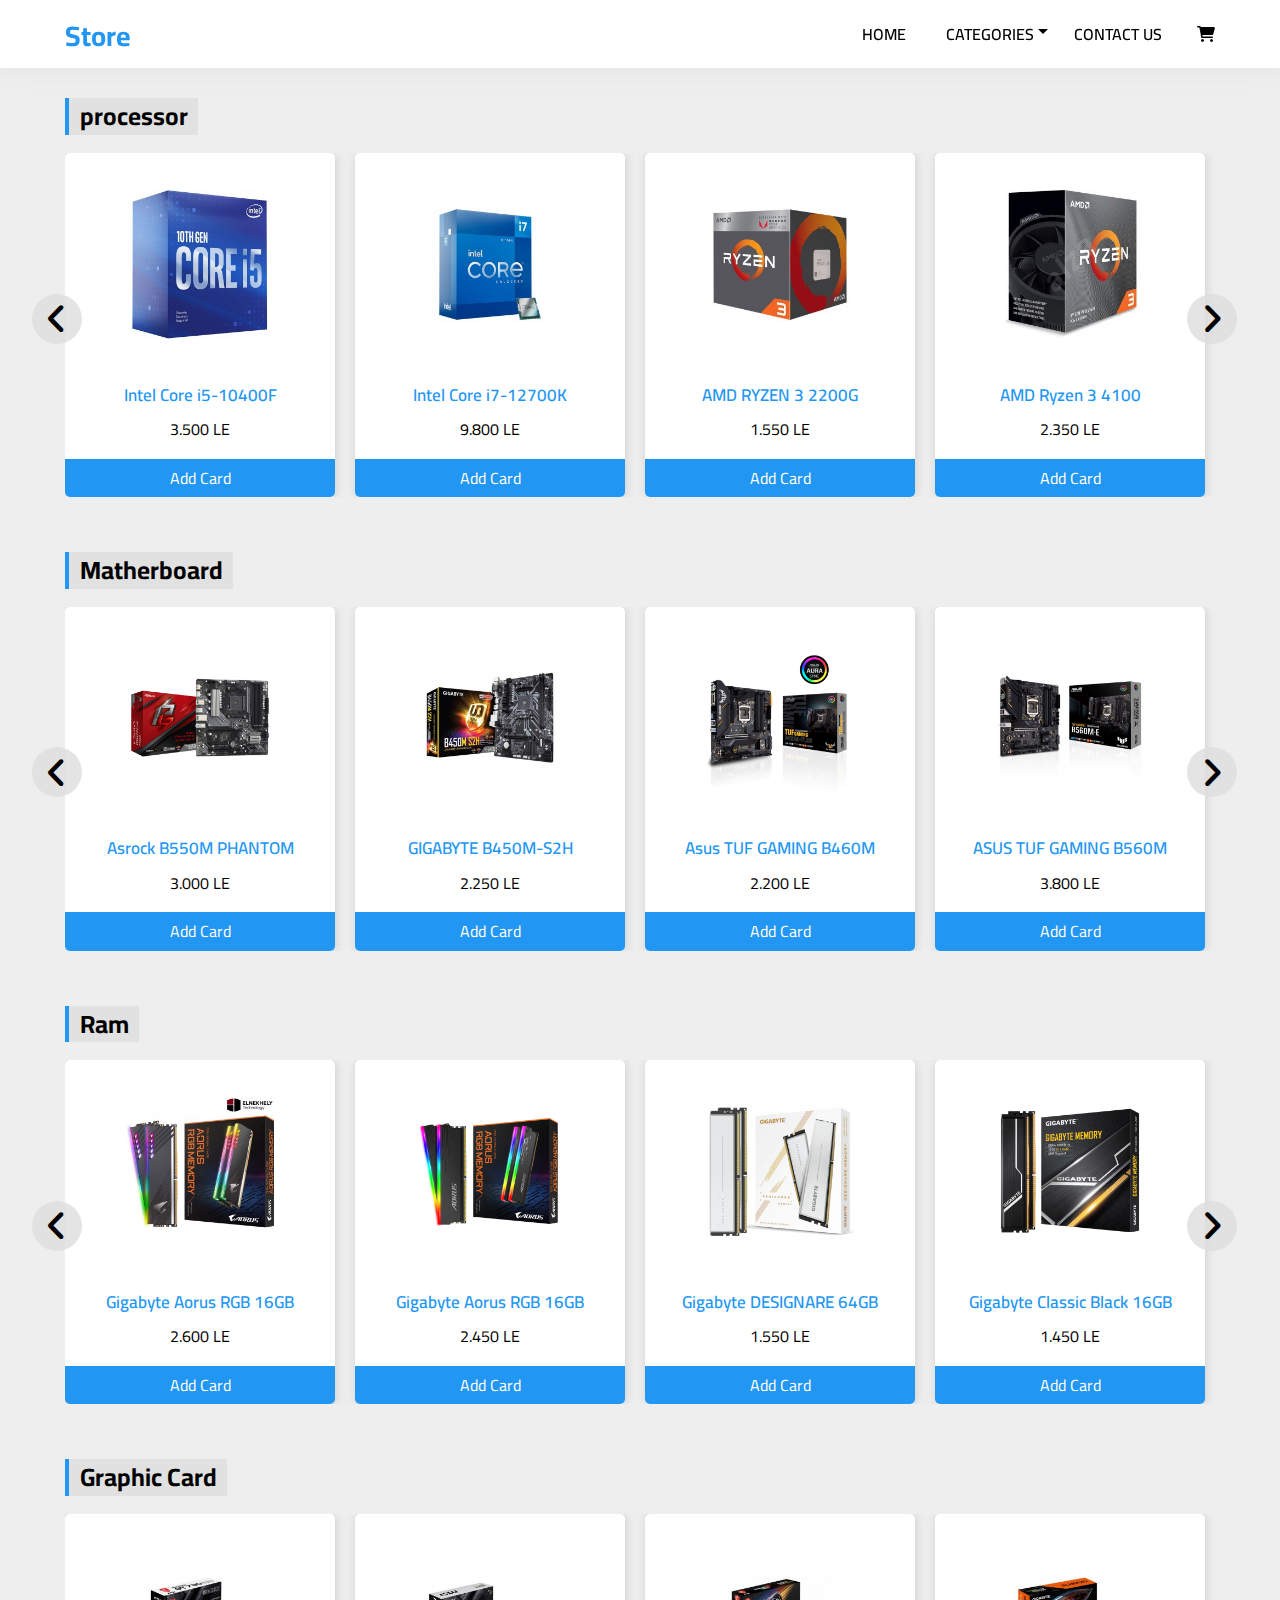
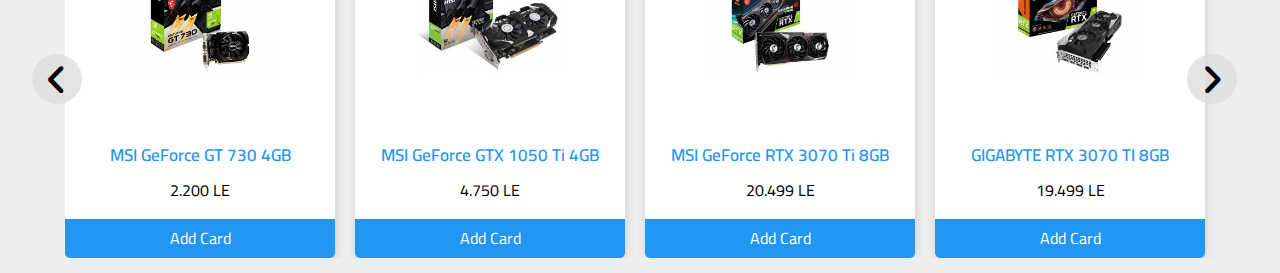
==== index.html @ fb3707ef "Add files via upload" ====
<!DOCTYPE html>
<html lang="en">
<head>
  <meta charset="UTF-8">
  <meta http-equiv="X-UA-Compatible" content="IE=edge">
  <meta name="viewport" content="width=device-width, initial-scale=1.0">
  <title>Home</title>
  <!-- syle file -->
  <link rel="stylesheet" href="css/style.css">
  <!-- normalize file -->
  <link rel="stylesheet" href="css/normaliz.css">
  <!-- fontawsam -->
  <link rel="stylesheet" href="css/all.min.css">
  <!-- goole font -->
  <link rel="preconnect" href="https://fonts.googleapis.com">
  <link rel="preconnect" href="https://fonts.gstatic.com" crossorigin>
  <link href="https://fonts.googleapis.com/css2?family=Cairo:wght@200;300;400;500;600;700;800;900&display=swap" rel="stylesheet">
</head>
<body>
  <!-- start loading -->
  <div id="loading">
    <div class="imgloading"></div>
    <img src="image/loading icon/computer-desktop.png" alt="">
  </div>
  <!-- end loading -->
  <!-- start header -->
  <header>
    <div class="contaner">
      <h1><a href="index.html">Store</a></h1>
      <div class="links">
        <i class="fa-solid fa-bars"></i>
        <ul>
          <li><a href="index.html">HOME</a></li>
          <li class="menu">
            <span class="menu">CATEGORIES</span>
            <ul>
              <li><a href="GraphicCard.html">Graphic Card</a></li>
              <li><a href="processor.html">Processor</a></li>
              <li><a href="Matherboard.html">Motherbord</a></li>
              <li><a href="Ram.html">Ram</a></li>
            </ul>
          </li>
          <li><a href="">CONTACT US</a></li>
        </ul>
        <div class="card">
          <i class="fa-sharp fa-solid fa-cart-shopping"></i>
          <div class="purchases">
            <p>Your Card Is Empity</p>
          </div>
        </div>
      </div>
    </div>
  </header>
  <!-- end header -->
  <!-- start product section -->
  <section class="product">
    <div class="contaner">
      <h1>processor</h1>
      <div class="cards">
        <div class="card">
          <div class="image">
            <a href=""><img src="image/processor/intel/1-Intel Core i5-10400F 6-Core12-Thread 2.9GHz (4.3 GHz Turbo) LGA 1200 (3.500 LE).jpg" alt="Intel Core i5-10400F"></a>
          </div>
          <p>
            <a href="">Intel Core i5-10400F</a>
          </p>
          <span>3.500 LE</span>
          <a href=""><button>Add Card</button></a>
        </div>
        <div class="card">
          <div class="image">
            <a href=""><img src="image/processor/intel/3-Intel Core i7-12700K 12-Core (8P+4E) 3.6 GHz LGA 1700 125W Intel UHD Graphics 770 (9.800 LE).jpg" alt="Intel Core i7-12700K"></a>
          </div>
          <p>
            <a href="">Intel Core i7-12700K</a>
          </p>
          <span>9.800 LE</span>
          <a href=""><button>Add Card</button></a>
        </div>
        <div class="card">
          <div class="image">
            <a href=""><img src="image/processor/AMD/1-AMD RYZEN 3 2200G W VGA 4-CORE 3.5GHZ (1.550 LE).jpg" alt="AMD RYZEN 3 2200G"></a>
          </div>
          <p>
            <a href="">AMD RYZEN 3 2200G</a>
          </p>
          <span>1.550 LE</span>
          <a href=""><button>Add Card</button></a>
        </div>
        <div class="card">
          <div class="image">
            <a href=""><img src="image/processor/AMD/2-AMD Ryzen 3 4100 - Ryzen 3 4000 Series Quad-Core Socket AM4 65W (2.350 LE).jpg" alt="AMD Ryzen 3 4100"></a>
          </div>
          <p>
            <a href="">AMD Ryzen 3 4100</a>
          </p>
          <span>2.350 LE</span>
          <a href=""><button>Add Card</button></a>
        </div>
        <div class="card">
          <div class="image">
            <a href=""><img src="image/processor/intel/6-Intel Core i9-10900K 10-Core20-Thread 3.7GHz (5.3 GHz Turbo) LGA 1200 (9.500 LE).jpg" alt="Intel Core i9-10900K"></a>
          </div>
          <p>
            <a href="">Intel Core i9-10900K</a>
          </p>
          <span>9.500 LE</span>
          <a href=""><button>Add Card</button></a>
        </div>
        <div class="card">
          <div class="image">
            <a href=""><img src="image/processor/AMD/10-AMD Ryzen Threadripper 3990X 64-Core 2.9 GHz (67.500 LE).jpg" alt="AMD Ryzen Threadripper 3990X"></a>
          </div>
          <p>
            <a href="">AMD Ryzen Threadripper 3990X</a>
          </p>
          <span>67.500 LE</span>
          <a href=""><button>Add Card</button></a>
        </div>
        <i class="fa-solid fa-angle-left one"></i>
        <i class="fa-solid fa-angle-right one"></i>
      </div>
    </div>
  </section>
  <section class="product">
    <div class="contaner">
      <h1>Matherboard</h1>
      <div class="cards">
        <div class="card">
          <div class="image">
            <a href=""><img src="image/Matherboard/AMD Motherboard/Asrock/Asrock B550M PHANTOM GAMING 4 (3.000 LE).png" alt="Asrock B550M PHANTOM GAMING 4"></a>
          </div>
          <p>
            <a href="">Asrock B550M PHANTOM</a>
          </p>
          <span>3.000 LE</span>
          <a href=""><button>Add Card</button></a>
        </div>
        <div class="card">
          <div class="image">
            <a href=""><img src="image/Matherboard/AMD Motherboard/Gigabyte/GIGABYTE B450M-S2H (2.250 LE).jpg" alt="GIGABYTE B450M-S2H"></a>
          </div>
          <p>
            <a href="">GIGABYTE B450M-S2H</a>
          </p>
          <span>2.250 LE</span>
          <a href=""><button>Add Card</button></a>
        </div>
        <div class="card">
          <div class="image">
            <a href=""><img src="image/Matherboard/Intel Motherboard/Asus/Asus TUF GAMING B460M-PLUS (2.200 LE).png" alt="Asus TUF GAMING B460M"></a>
          </div>
          <p>
            <a href="">Asus TUF GAMING B460M</a>
          </p>
          <span>2.200 LE</span>
          <a href=""><button>Add Card</button></a>
        </div>
        <div class="card">
          <div class="image">
            <a href=""><img src="image/Matherboard/Intel Motherboard/Asus/ASUS TUF GAMING B560M-E LGA 1200 (3.800 LE).jpg" alt="ASUS TUF GAMING B560M"></a>
          </div>
          <p>
            <a href="">ASUS TUF GAMING B560M</a>
          </p>
          <span>3.800 LE</span>
          <a href=""><button>Add Card</button></a>
        </div>
        <div class="card">
          <div class="image">
            <a href=""><img src="image/Matherboard/Intel Motherboard/Msi/MSI MEG Z590 GODLIKE (18.000 LE).jpg" alt="MSI MEG Z590 GODLIKE"></a>
          </div>
          <p>
            <a href="">MSI MEG Z590 GODLIKE</a>
          </p>
          <span>18.000 LE</span>
          <a href=""><button>Add Card</button></a>
        </div>
        <div class="card">
          <div class="image">
            <a href=""><img src="image/Matherboard/AMD Motherboard/Msi/MSI B450 TOMAHAWK MAX II (3.200 LE).jpg" alt="MSI B450 TOMAHAWK"></a>
          </div>
          <p>
            <a href="">MSI B450 TOMAHAWK</a>
          </p>
          <span>3.200 LE</span>
          <a href=""><button>Add Card</button></a>
        </div>
        <i class="fa-solid fa-angle-left two"></i>
        <i class="fa-solid fa-angle-right two"></i>
      </div>
    </div>
  </section>
  <section class="product">
    <div class="contaner">
      <h1>Ram</h1>
      <div class="cards">
        <div class="card">
          <div class="image">
            <a href=""><img src="image/Ram/Gigabyte/2-Gigabyte Aorus RGB 16GB (2×8) DDR4 3600 CL18 1.35V (2.600 LE).jpg" alt="Gigabyte Aorus RGB 16GB"></a>
          </div>
          <p>
            <a href="">Gigabyte Aorus RGB 16GB</a>
          </p>
          <span>2.600 LE</span>
          <a href=""><button>Add Card</button></a>
        </div>
        <div class="card">
          <div class="image">
            <a href=""><img src="image/Ram/Gigabyte/1-Gigabyte Aorus RGB 16GB (2×8) DDR4 3333Mhz (2.450 LE).png" alt="Gigabyte Aorus RGB 16GB"></a>
          </div>
          <p>
            <a href="">Gigabyte Aorus RGB 16GB</a>
          </p>
          <span>2.450 LE</span>
          <a href=""><button>Add Card</button></a>
        </div>
        <div class="card">
          <div class="image">
            <a href=""><img src="image/Ram/Gigabyte/4-Gigabyte DESIGNARE Memory 64GB (2x32GB) 3200MHz (7.000 LE).png" alt="Gigabyte DESIGNARE Memory 64GB"></a>
          </div>
          <p>
            <a href="">Gigabyte DESIGNARE 64GB</a>
          </p>
          <span>1.550 LE</span>
          <a href=""><button>Add Card</button></a>
        </div>
        <div class="card">
          <div class="image">
            <a href=""><img src="image/Ram/Gigabyte/3-Gigabyte Classic Black 16GB (2×8) DDR4 2666 CL16 1.2V (1.450LE).png" alt="-Gigabyte Classic Black 16GB"></a>
          </div>
          <p>
            <a href="">Gigabyte Classic Black 16GB</a>
          </p>
          <span>1.450 LE</span>
          <a href=""><button>Add Card</button></a>
        </div>
        <div class="card">
          <div class="image">
            <a href=""><img src="image/Ram/XPG/1-ADATA XPG Gammix D10 16GB (1x16) 3200 CL16 (1.300 LE).png" alt="ADATA XPG Gammix D10 16GB"></a>
          </div>
          <p>
            <a href="">ADATA XPG Gammix D10 16GB</a>
          </p>
          <span>1.300 LE</span>
          <a href=""><button>Add Card</button></a>
        </div>
        <div class="card">
          <div class="image">
            <a href=""><img src="image/Ram/XPG/2-ADATA XPG HUNTER 8GB (1X8) 3000 CL16 (680 LE).png" alt="ADATA XPG HUNTER 8GB"></a>
          </div>
          <p>
            <a href="">ADATA XPG HUNTER 8GB</a>
          </p>
          <span>680 LE</span>
          <a href=""><button>Add Card</button></a>
        </div>
        <i class="fa-solid fa-angle-left three"></i>
        <i class="fa-solid fa-angle-right three"></i>
      </div>
    </div>
  </section>
  <section class="product">
    <div class="contaner">
      <h1>Graphic Card</h1>
      <div class="cards">
        <div class="card">
          <div class="image">
            <a href=""><img src="image/GraphicCard/Mis/MSI GeForce GT 730 OCV1 4GB DDR3 (2.200 LE).jpg" alt="MSI GeForce GT 730 OCV1 4GB DDR3"></a>
          </div>
          <p>
            <a href="">MSI GeForce GT 730 4GB </a>
          </p>
          <span>2.200 LE</span>
          <a href=""><button>Add Card</button></a>
        </div>
        <div class="card">
          <div class="image">
            <a href=""><img src="image/GraphicCard/Mis/MSI GeForce GTX 1050 Ti 4GT OC 4GB GDDR5 (4.750 LE).jpg" alt="MSI GeForce GTX 1050 Ti 4GT OC 4GB GDDR5"></a>
          </div>
          <p>
            <a href="">MSI GeForce GTX 1050 Ti 4GB </a>
          </p>
          <span>4.750 LE</span>
          <a href=""><button>Add Card</button></a>
        </div>
        <div class="card">
          <div class="image">
            <a href=""><img src="image/GraphicCard/Mis/MSI GeForce RTX 3070 Ti Gaming X Trio 8GB GDDR6X (20.499 LE).jpg" alt="MSI GeForce RTX 3070 Ti Gaming X Trio 8GB GDDR6X"></a>
          </div>
          <p>
            <a href="">MSI GeForce RTX 3070 Ti 8GB </a>
          </p>
          <span>20.499 LE</span>
          <a href=""><button>Add Card</button></a>
        </div>
        <div class="card">
          <div class="image">
            <a href=""><img src="image/GraphicCard/Gigabyte/GIGABYTE GeForce RTX 3070 TI Gaming OC 8GB GDDR6X (19.499 LE).jpg" alt="GIGABYTE RTX 3070TI 8GB"></a>
          </div>
          <p>
            <a href="">GIGABYTE RTX 3070 TI 8GB</a>
          </p>
          <span>19.499 LE</span>
          <a href=""><button>Add Card</button></a>
        </div>
        <div class="card">
          <div class="image">
            <a href=""><img src="image/GraphicCard/Gigabyte/GIGABYTE RTX 3060 EAGLE 12GB GDDR6 (11.500 LE).jpg" alt="GIGABYTE RTX 3060 12GB"></a>
          </div>
          <p>
            <a href="">GIGABYTE RTX 3060 12GB</a>
          </p>
          <span>11.500 LE</span>
          <a href=""><button>Add Card</button></a>
        </div>
        <div class="card">
          <div class="image">
            <a href=""><img src="image/GraphicCard/Asus/ASUS ROG Strix NVIDIA GeForce RTX 3050 OC 8GB GDDR6 (9.800 LE).jpg" alt="ASUS ROG Strix RTX 3050  8GB"></a>
          </div>
          <p>
            <a href="">ASUS ROG Strix RTX 3050  8GB</a>
          </p>
          <span>9.800 LE</span>
          <a href=""><button>Add Card</button></a>
        </div>
        <i class="fa-solid fa-angle-left four"></i>
        <i class="fa-solid fa-angle-right four"></i>
      </div>
    </div>
  </section>
  <!-- end product section -->
  <script src="js/main.js"></script>
</body>
</html>
---- css/style.css ----
/*start global */
:root {
  --main-color:#2196f3;
}

* {
  -webkit-box-sizing: border-box;
  -o-box-sizing: border-box;
  -moz-box-sizing: border-box;
  box-sizing: border-box;
  margin: 0px;
  padding: 0px;
  scroll-behavior: smooth;
}

body {
  font-family: 'Cairo', sans-serif;
  background-color: #eee;
}

::-webkit-scrollbar {
  width: 10px;
}

::-webkit-scrollbar-thumb {
  background-color: var(--main-color);
}

::-webkit-scrollbar-track {
  background-color:white;
}

.contaner {
  margin-left: auto;
  margin-right: auto;
  padding-left: 10px;
  padding-right: 10px;
}

/* small */
@media (min-width:768px) {
  .contaner {
    width: 750px;
  }
}

/* meduim */
@media (min-width:992px) {
  .contaner {
    width: 980px;
  }
}

/* large */
@media (min-width:1200px) {
  .contaner {
    width: 1170px;
  }
}

#loading {
  position: fixed;
  width: 100%;
  height: 100%;
  background-color: white;
  z-index: 99999;
  display: flex;
  justify-content: center;
  align-items: center;
}

#loading .imgloading {
  position: relative;
  display: flex;
  justify-content: center;
  align-items: center;
  background-color: #eee;
  width: fit-content;
  width: 150px;
  height: 150px;
  border-radius: 50%;
  border: 5px solid var(--main-color);
  border-left-color: transparent;
  animation: loading 3s linear infinite;
}

#loading img {
  position: absolute;
  top: 50%;
  left: 50%;
  transform: translate(-50%,-50%);
  width: 80px;
}

@keyframes loading {
  from {
    transform: rotate(360deg);
  }
}

.GridSystem {
  display: grid !important;
  place-items: center;
  grid-template-columns: repeat(auto-fill,minmax(250px,1fr));
  gap: 25px;
}

.GridSystem .card {
  margin: 0!important;
  width: 100% !important;
}

/* end global */
/* start header */
header {
  position: sticky;
  top: 0%;
  box-shadow: 0px 1px 20px #e0e0e0c7,0px 3px 30px  #eeeeee3a;
  z-index: 100;
  background-color: white;
}

header .contaner {
  position: relative;
  display: flex;
  align-items: center;
  justify-content: space-between;
}

header .contaner h1 {
  margin: 0px;
}

header .contaner h1 a {
  text-decoration: none;
  color: var(--main-color);
  font-size: 28px;
}

header .contaner .links {
  display: flex;
  align-items: center;
  justify-content: center;
}

header .contaner .links > i {
  font-size: 20px;
  padding: 25px 20px;
  cursor: pointer;
  transition: 0.3s;
  display: none;
}

header .contaner .links > i:hover {
  color: var(--main-color);
}

header .contaner .links > ul {
  display: flex;
  align-items: center;
  justify-content: center;
  list-style: none;
}

header .contaner .links > ul > li {
  position: relative;
  transition: 0.3s;
}

header .contaner .links > ul > li::before {
  content: "";
  position: absolute;
  height: 3px;
  width: 0px;
  background-color: var(--main-color);
  top: 0px;
  left: 0px;
  transition:width 0.3s ;
}

header .contaner .links > ul > li:hover {
  background-color: #fafafa;
}

header .contaner .links > ul li:hover::before {
  width: 100%;
}

header .contaner .links > ul > li > a {
  text-decoration: none;
  display: block;
  padding: 25px 20px;
  color: black;
  font-weight: 600;
}

header .contaner .links > ul > li:nth-child(2) {
  cursor: pointer;
  position: relative;
  padding: 25px 20px;
}

header .contaner .links > ul > li:nth-child(2)::after {
  content: "";
  position: absolute;
  top: 50%;
  right: 5%;
  transform: translateY(-50%);
  border-width: 5px;
  border-style: solid;
  border-color: black transparent transparent transparent;
  transition:border-color 0.3s;
}

header .contaner .links > ul > li:nth-child(2):hover::after {
  border-color: var(--main-color) transparent transparent transparent;
}

header .contaner .links ul li:nth-child(2) span {
  transition: color 0.3s;
  font-weight: 600;
}

header .contaner .links > ul > li:nth-child(2):hover span {
  color: var(--main-color);
}

header .contaner .links ul li:nth-child(2) ul {
  position: absolute;
  top: 98%;
  left: 0%;
  width: 100%;
  transform-origin: top center;
  transform: rotateX(90deg);
  list-style: none;
  background-color: white;
  z-index: 10;
  transition:transform 0.3s ;
}

header .contaner .links ul li:nth-child(2) ul li a {
  text-decoration: none;
  padding: 10px;
  display: block;
  color: black;
  z-index: 2;
  position: relative;
}

header .contaner .links ul li:nth-child(2) ul li a::before {
  content: "";
  position: absolute;
  top: 0%;
  left: 0%;
  height: 100%;
  width: 0%;
  background-color: #fafafa;
  z-index: -1;
  transition:width 0.3s;
}

header .contaner .links ul li:nth-child(2) ul li a:hover::before {
  width: 100%;
}

header .contaner .links .card {
  margin-left: 15px;
}

header .contaner .links .card i {
  cursor: pointer;
  transition: color 0.3s;
}

header .contaner .links .card i:hover {
  color: var(--main-color);
}

header .contaner .links .card .purchases {
  position: absolute;
  background-color: white;
  padding: 17px 20px;
  border: 1px dashed var(--main-color);
  right: 0%;
  top: 100%;
  width: 30%;
  transform-origin: top center;
  transform: rotateX(90deg);
  transition:0.3s ;
}

header .contaner .links .card .purchases p {
  color: var(--main-color);
  font-weight: 500;
  text-align: center;
}

@media (max-width:700px) {
  header .contaner {
    position: relative;
  }
  header .contaner .links i {
    display: block;
  }
  header .contaner .links > ul {
    position: absolute;
    left: 0px;
    top: 100%;
    flex-direction: column;
    align-items: flex-start;
    width: 100%;
    background-color: white;
    transform-origin: top center;
    transform: rotateX(90deg);
    z-index: 9;
    transition: 0.3s;
  }
  header .contaner .links > ul > li {
    width: 100%;
  }
  header .contaner .links .card {
    margin-left: 0px;
  }
  header .contaner .links ul li:nth-child(2) ul li a {
    padding-left: 41px;
  }
  header .contaner .links .card .purchases {
    width: 50%;
  }
}
/* end header */
/* start product section */
.product {
  margin-top: 55px;
}

.product:first-of-type {
  margin-top: 30px;
}

.product:last-of-type {
  margin-bottom: 15px;
}

.product .contaner {
  position: relative;
}

.product .contaner h1 {
  position: relative;
  font-size: 25px;
  margin: 0px;
  padding: 4px 10px 4px 15px;
  background-color: rgba(204, 204, 204, 0.397);
  width: fit-content;
}

.product .contaner h1::before {
  content: "";
  position: absolute;
  top: 0px;
  left: 0px;
  width: 4px;
  height: 100%;
  background-color: var(--main-color);
}

.product .contaner .cards {
  margin-top: 18px;
  display: flex;
  flex-wrap: nowrap;
  overflow-x: scroll;
  overflow-y:hidden;
}

.product .contaner .cards::-webkit-scrollbar {
  height: 0px;
}

.product .contaner .cards .card {
  background-color: white;
  width: fit-content;
  flex-shrink: 0;
  border-radius: 5px;
  box-shadow: 1px 1px 10px rgba(121, 121, 121, 0.267);
  margin: 0px 10px;
  height: fit-content;
  transition: 0.3s;
}

.product .contaner .cards .card:first-of-type {
  margin-left: 0px;
}

.product .contaner .cards .card:hover {
  transform: translateY(-5px);
  box-shadow: 3px 3px 10px rgba(121, 121, 121, 0.37);
}

.product .contaner .cards .card .image {
  width: fit-content;
  padding: 37px 0px;
  margin: 0px auto 10px auto;
}

.product .contaner .cards .card .image a {
  display: flex;
  align-items: center;
  justify-content: center;
}

.product .contaner .cards .card .image a img {
  max-width: 55%;
  transition: 0.3s;
}

.product .contaner .cards .card:hover .image a img {
  transform: scale(1.1);
}

.product .contaner .cards .card p {
  display: flex;
  justify-content: center;
  align-items: center;
}

.product .contaner .cards .card p a {
  font-size: 17px;
  text-decoration: none;
  color: var(--main-color);
  font-weight: 600;
}

.product .contaner .cards .card span {
  display: block;
  text-align: center;
  margin-top: 15px;
  margin-bottom: 10px;
}

.product .contaner .cards .card a button {
  background-color: var(--main-color);
  border: 0px;
  margin-top: 10px;
  padding: 10px 0px;
  width: 100%;
  cursor: pointer;
  color: white;
  border-bottom-left-radius: 5px;
  border-bottom-right-radius: 5px;
  transition: 0.3s;
}

.product .contaner .cards .card a button:hover {
  background-color: #2070b1;
}

.product .contaner .cards .card a {
  text-decoration: none;
}

.product .contaner .cards i {
  display: flex;
  justify-content: center;
  align-items: center;
  position: absolute;
  top: 56%;
  transform: translateY(-56%);
  font-size: 35px;
  background-color: rgba(221, 221, 221, 0.795);
  width: 50px;
  height: 50px;
  border-radius: 50%;
  cursor: pointer;
  transition: 0.3s;
}

.product .contaner .cards i:hover {
  background-color: rgba(189, 184, 184, 0.795);
}

.product .contaner .cards i:first-of-type {
  left: -2%;
}

.product .contaner .cards i:last-of-type {
  right: -1%;
}

@media (max-width:812px) {
  .product .contaner .cards i {
    display: none;
  }
}
/* end product section */
---- css/normaliz.css ----
/*! normalize.css v8.0.1 | MIT License | github.com/necolas/normalize.css */

  /* Document
    ========================================================================== */

  /**
  * 1. Correct the line height in all browsers.
  * 2. Prevent adjustments of font size after orientation changes in iOS.
  */

  html {
    line-height: 1.15; /* 1 */
    -webkit-text-size-adjust: 100%; /* 2 */
  }
  
  /* Sections
      ========================================================================== */
  
  /**
    * Remove the margin in all browsers.
    */
  
  body {
    margin: 0;
  }
  
  /**
    * Render the `main` element consistently in IE.
    */
  
  main {
    display: block;
  }
  
  /**
    * Correct the font size and margin on `h1` elements within `section` and
    * `article` contexts in Chrome, Firefox, and Safari.
    */
  
  h1 {
    font-size: 2em;
    margin: 0.67em 0;
  }
  
  /* Grouping content
      ========================================================================== */
  
  /**
    * 1. Add the correct box sizing in Firefox.
    * 2. Show the overflow in Edge and IE.
    */
  
  hr {
    box-sizing: content-box; /* 1 */
    height: 0; /* 1 */
    overflow: visible; /* 2 */
  }
  
  /**
    * 1. Correct the inheritance and scaling of font size in all browsers.
    * 2. Correct the odd `em` font sizing in all browsers.
    */
  
  pre {
    font-family: monospace, monospace; /* 1 */
    font-size: 1em; /* 2 */
  }
  
  /* Text-level semantics
      ========================================================================== */
  
  /**
    * Remove the gray background on active links in IE 10.
    */
  
  a {
    background-color: transparent;
  }
  
  /**
    * 1. Remove the bottom border in Chrome 57-
    * 2. Add the correct text decoration in Chrome, Edge, IE, Opera, and Safari.
    */
  
  abbr[title] {
    border-bottom: none; /* 1 */
    text-decoration: underline; /* 2 */
    text-decoration: underline dotted; /* 2 */
  }
  
  /**
    * Add the correct font weight in Chrome, Edge, and Safari.
    */
  
  b,
  strong {
    font-weight: bolder;
  }
  
  /**
    * 1. Correct the inheritance and scaling of font size in all browsers.
    * 2. Correct the odd `em` font sizing in all browsers.
    */
  
  code,
  kbd,
  samp {
    font-family: monospace, monospace; /* 1 */
    font-size: 1em; /* 2 */
  }
  
  /**
    * Add the correct font size in all browsers.
    */
  
  small {
    font-size: 80%;
  }
  
  /**
    * Prevent `sub` and `sup` elements from affecting the line height in
    * all browsers.
    */
  
  sub,
  sup {
    font-size: 75%;
    line-height: 0;
    position: relative;
    vertical-align: baseline;
  }
  
  sub {
    bottom: -0.25em;
  }
  
  sup {
    top: -0.5em;
  }
  
  /* Embedded content
      ========================================================================== */
  
  /**
    * Remove the border on images inside links in IE 10.
    */
  
  img {
    border-style: none;
  }
  
  /* Forms
      ========================================================================== */
  
  /**
    * 1. Change the font styles in all browsers.
    * 2. Remove the margin in Firefox and Safari.
    */
  
  button,
  input,
  optgroup,
  select,
  textarea {
    font-family: inherit; /* 1 */
    font-size: 100%; /* 1 */
    line-height: 1.15; /* 1 */
    margin: 0; /* 2 */
  }
  
  /**
    * Show the overflow in IE.
    * 1. Show the overflow in Edge.
    */
  
  button,
  input { /* 1 */
    overflow: visible;
  }
  
  /**
    * Remove the inheritance of text transform in Edge, Firefox, and IE.
    * 1. Remove the inheritance of text transform in Firefox.
    */
  
  button,
  select { /* 1 */
    text-transform: none;
  }
  
  /**
    * Correct the inability to style clickable types in iOS and Safari.
    */
  
  button,
  [type="button"],
  [type="reset"],
  [type="submit"] {
    -webkit-appearance: button;
  }
  
  /**
    * Remove the inner border and padding in Firefox.
    */
  
  button::-moz-focus-inner,
  [type="button"]::-moz-focus-inner,
  [type="reset"]::-moz-focus-inner,
  [type="submit"]::-moz-focus-inner {
    border-style: none;
    padding: 0;
  }
  
  /**
    * Restore the focus styles unset by the previous rule.
    */
  
  button:-moz-focusring,
  [type="button"]:-moz-focusring,
  [type="reset"]:-moz-focusring,
  [type="submit"]:-moz-focusring {
    outline: 1px dotted ButtonText;
  }
  
  /**
    * Correct the padding in Firefox.
    */
  
  fieldset {
    padding: 0.35em 0.75em 0.625em;
  }
  
  /**
    * 1. Correct the text wrapping in Edge and IE.
    * 2. Correct the color inheritance from `fieldset` elements in IE.
    * 3. Remove the padding so developers are not caught out when they zero out
    *    `fieldset` elements in all browsers.
    */
  
  legend {
    box-sizing: border-box; /* 1 */
    color: inherit; /* 2 */
    display: table; /* 1 */
    max-width: 100%; /* 1 */
    padding: 0; /* 3 */
    white-space: normal; /* 1 */
  }
  
  /**
    * Add the correct vertical alignment in Chrome, Firefox, and Opera.
    */
  
  progress {
    vertical-align: baseline;
  }
  
  /**
    * Remove the default vertical scrollbar in IE 10+.
    */
  
  textarea {
    overflow: auto;
  }
  
  /**
    * 1. Add the correct box sizing in IE 10.
    * 2. Remove the padding in IE 10.
    */
  
  [type="checkbox"],
  [type="radio"] {
    box-sizing: border-box; /* 1 */
    padding: 0; /* 2 */
  }
  
  /**
    * Correct the cursor style of increment and decrement buttons in Chrome.
    */
  
  [type="number"]::-webkit-inner-spin-button,
  [type="number"]::-webkit-outer-spin-button {
    height: auto;
  }
  
  /**
    * 1. Correct the odd appearance in Chrome and Safari.
    * 2. Correct the outline style in Safari.
    */
  
  [type="search"] {
    -webkit-appearance: textfield; /* 1 */
    outline-offset: -2px; /* 2 */
  }
  
  /**
    * Remove the inner padding in Chrome and Safari on macOS.
    */
  
  [type="search"]::-webkit-search-decoration {
    -webkit-appearance: none;
  }
  
  /**
    * 1. Correct the inability to style clickable types in iOS and Safari.
    * 2. Change font properties to `inherit` in Safari.
    */
  
  ::-webkit-file-upload-button {
    -webkit-appearance: button; /* 1 */
    font: inherit; /* 2 */
  }
  
  /* Interactive
      ========================================================================== */
  
  /*
    * Add the correct display in Edge, IE 10+, and Firefox.
    */
  
  details {
    display: block;
  }
  
  /*
    * Add the correct display in all browsers.
    */
  
  summary {
    display: list-item;
  }
  
  /* Misc
      ========================================================================== */
  
  /**
    * Add the correct display in IE 10+.
    */
  
  template {
    display: none;
  }
  
  /**
    * Add the correct display in IE 10.
    */
  
  [hidden] {
    display: none;
  }
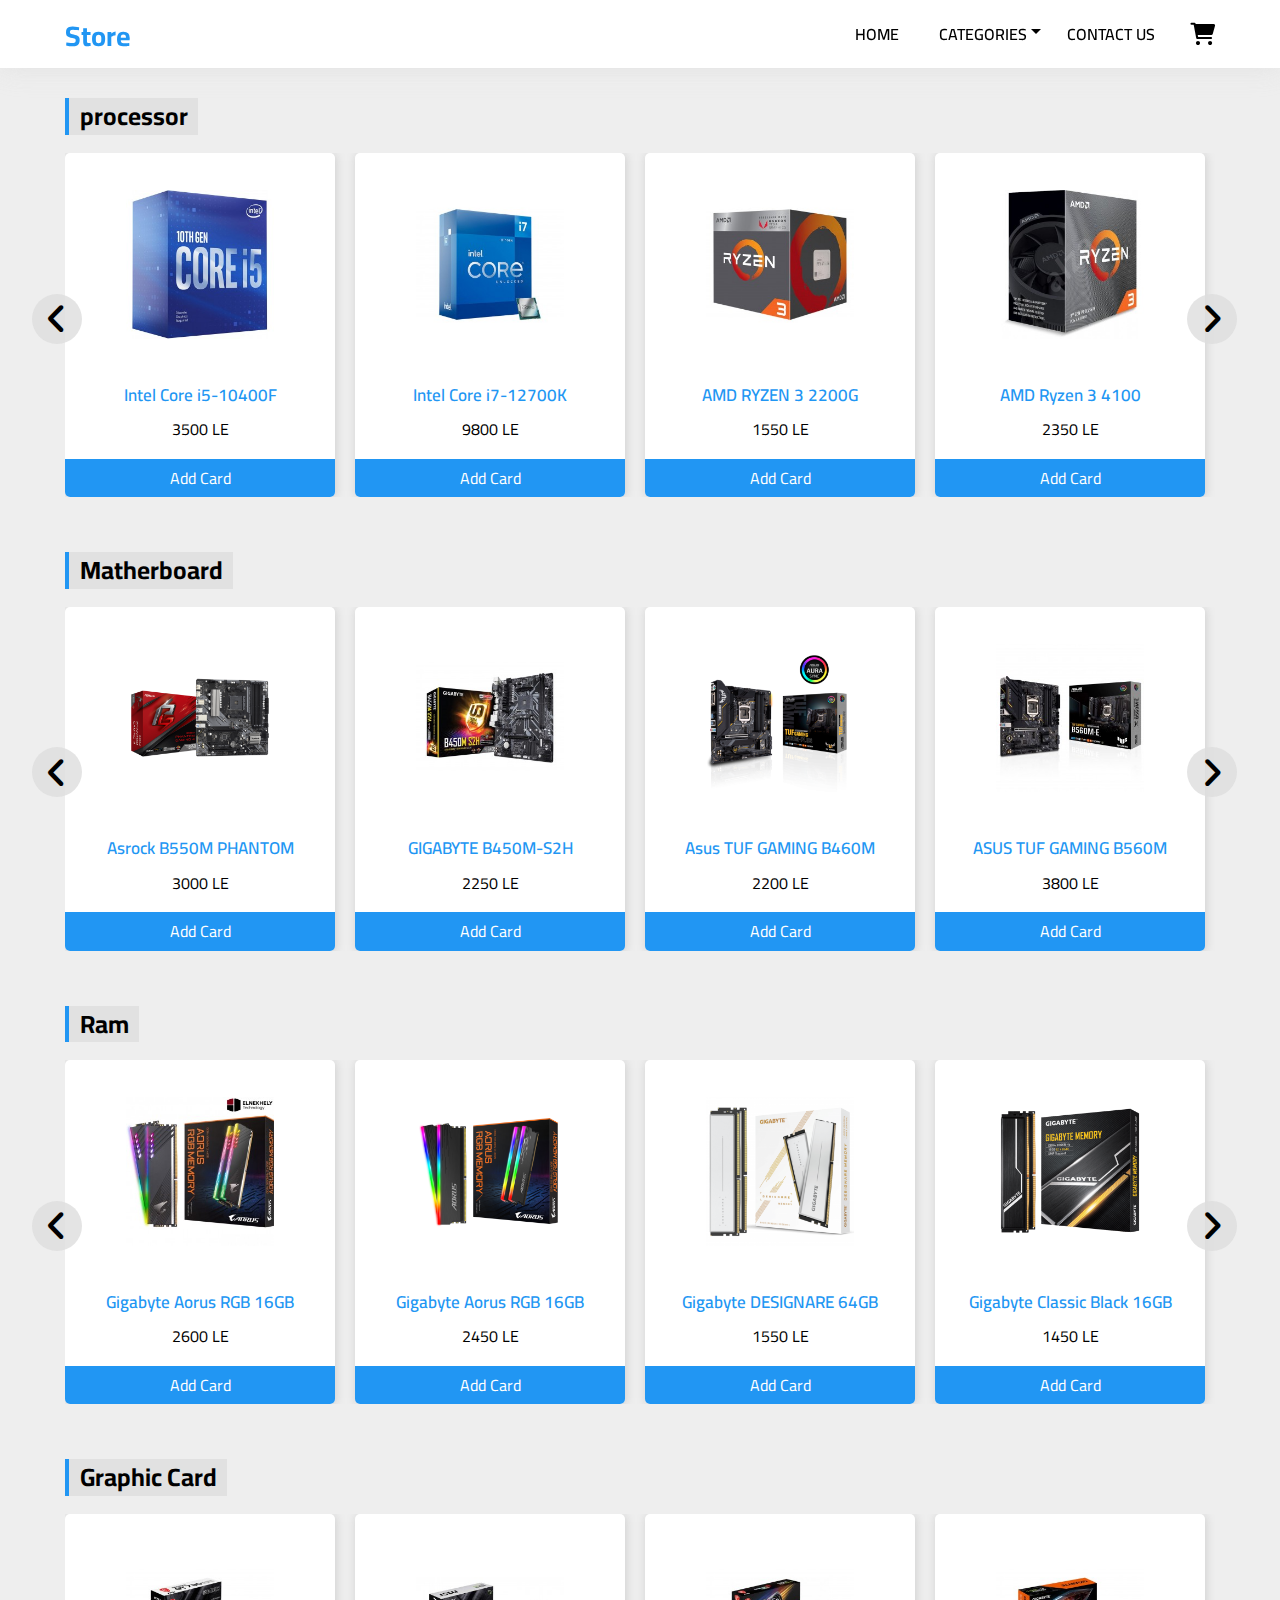
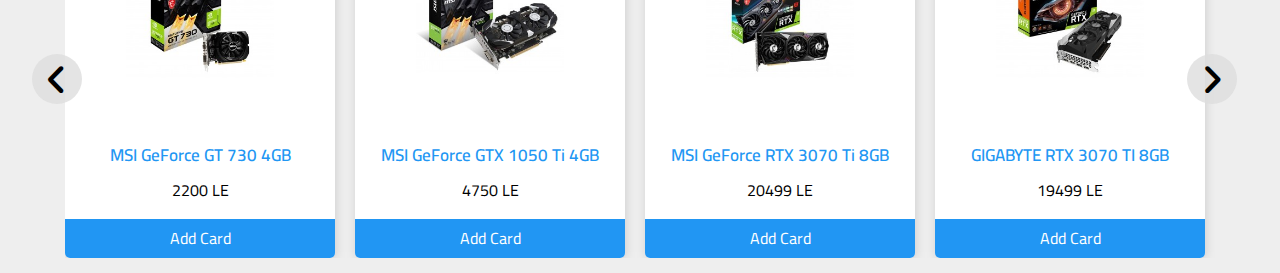
==== commit b862f96d: "Update index.html" ====
--- a/index.html
+++ b/index.html
@@ -44,6 +44,8 @@
         </ul>
         <div class="card">
           <i class="fa-sharp fa-solid fa-cart-shopping"></i>
+          <span id="NOP"></span>
+          <span id="total"></span>
           <div class="purchases">
             <p>Your Card Is Empity</p>
           </div>
@@ -64,8 +66,8 @@
           <p>
             <a href="">Intel Core i5-10400F</a>
           </p>
-          <span>3.500 LE</span>
-          <a href=""><button>Add Card</button></a>
+          <span>3500 LE</span>
+          <button>Add Card</button>
         </div>
         <div class="card">
           <div class="image">
@@ -74,8 +76,8 @@
           <p>
             <a href="">Intel Core i7-12700K</a>
           </p>
-          <span>9.800 LE</span>
-          <a href=""><button>Add Card</button></a>
+          <span>9800 LE</span>
+          <button>Add Card</button>
         </div>
         <div class="card">
           <div class="image">
@@ -84,8 +86,8 @@
           <p>
             <a href="">AMD RYZEN 3 2200G</a>
           </p>
-          <span>1.550 LE</span>
-          <a href=""><button>Add Card</button></a>
+          <span>1550 LE</span>
+          <button>Add Card</button>
         </div>
         <div class="card">
           <div class="image">
@@ -94,8 +96,8 @@
           <p>
             <a href="">AMD Ryzen 3 4100</a>
           </p>
-          <span>2.350 LE</span>
-          <a href=""><button>Add Card</button></a>
+          <span>2350 LE</span>
+          <button>Add Card</button>
         </div>
         <div class="card">
           <div class="image">
@@ -104,8 +106,8 @@
           <p>
             <a href="">Intel Core i9-10900K</a>
           </p>
-          <span>9.500 LE</span>
-          <a href=""><button>Add Card</button></a>
+          <span>9500 LE</span>
+          <button>Add Card</button>
         </div>
         <div class="card">
           <div class="image">
@@ -114,8 +116,8 @@
           <p>
             <a href="">AMD Ryzen Threadripper 3990X</a>
           </p>
-          <span>67.500 LE</span>
-          <a href=""><button>Add Card</button></a>
+          <span>67500 LE</span>
+          <button>Add Card</button>
         </div>
         <i class="fa-solid fa-angle-left one"></i>
         <i class="fa-solid fa-angle-right one"></i>
@@ -133,48 +135,48 @@
           <p>
             <a href="">Asrock B550M PHANTOM</a>
           </p>
-          <span>3.000 LE</span>
+          <span>3000 LE</span>
+          <button>Add Card</button>
+        </div>
+        <div class="card">
+          <div class="image">
+            <a href=""><img src="image/Matherboard/AMD Motherboard/Gigabyte/GIGABYTE B450M-S2H (2.250 LE).jpg" alt="GIGABYTE B450M-S2H"></a>
+          </div>
+          <p>
+            <a href="">GIGABYTE B450M-S2H</a>
+          </p>
+          <span>2250 LE</span>
+          <button>Add Card</button>
+        </div>
+        <div class="card">
+          <div class="image">
+            <a href=""><img src="image/Matherboard/Intel Motherboard/Asus/Asus TUF GAMING B460M-PLUS (2.200 LE).png" alt="Asus TUF GAMING B460M"></a>
+          </div>
+          <p>
+            <a href="">Asus TUF GAMING B460M</a>
+          </p>
+          <span>2200 LE</span>
+          <button>Add Card</button>
+        </div>
+        <div class="card">
+          <div class="image">
+            <a href=""><img src="image/Matherboard/Intel Motherboard/Asus/ASUS TUF GAMING B560M-E LGA 1200 (3.800 LE).jpg" alt="ASUS TUF GAMING B560M"></a>
+          </div>
+          <p>
+            <a href="">ASUS TUF GAMING B560M</a>
+          </p>
+          <span>3800 LE</span>
           <a href=""><button>Add Card</button></a>
         </div>
         <div class="card">
           <div class="image">
-            <a href=""><img src="image/Matherboard/AMD Motherboard/Gigabyte/GIGABYTE B450M-S2H (2.250 LE).jpg" alt="GIGABYTE B450M-S2H"></a>
-          </div>
-          <p>
-            <a href="">GIGABYTE B450M-S2H</a>
-          </p>
-          <span>2.250 LE</span>
-          <a href=""><button>Add Card</button></a>
-        </div>
-        <div class="card">
-          <div class="image">
-            <a href=""><img src="image/Matherboard/Intel Motherboard/Asus/Asus TUF GAMING B460M-PLUS (2.200 LE).png" alt="Asus TUF GAMING B460M"></a>
-          </div>
-          <p>
-            <a href="">Asus TUF GAMING B460M</a>
-          </p>
-          <span>2.200 LE</span>
-          <a href=""><button>Add Card</button></a>
-        </div>
-        <div class="card">
-          <div class="image">
-            <a href=""><img src="image/Matherboard/Intel Motherboard/Asus/ASUS TUF GAMING B560M-E LGA 1200 (3.800 LE).jpg" alt="ASUS TUF GAMING B560M"></a>
-          </div>
-          <p>
-            <a href="">ASUS TUF GAMING B560M</a>
-          </p>
-          <span>3.800 LE</span>
-          <a href=""><button>Add Card</button></a>
-        </div>
-        <div class="card">
-          <div class="image">
             <a href=""><img src="image/Matherboard/Intel Motherboard/Msi/MSI MEG Z590 GODLIKE (18.000 LE).jpg" alt="MSI MEG Z590 GODLIKE"></a>
           </div>
           <p>
             <a href="">MSI MEG Z590 GODLIKE</a>
           </p>
-          <span>18.000 LE</span>
-          <a href=""><button>Add Card</button></a>
+          <span>18000 LE</span>
+          <button>Add Card</button>
         </div>
         <div class="card">
           <div class="image">
@@ -183,8 +185,8 @@
           <p>
             <a href="">MSI B450 TOMAHAWK</a>
           </p>
-          <span>3.200 LE</span>
-          <a href=""><button>Add Card</button></a>
+          <span>3200 LE</span>
+          <button>Add Card</button>
         </div>
         <i class="fa-solid fa-angle-left two"></i>
         <i class="fa-solid fa-angle-right two"></i>
@@ -202,8 +204,8 @@
           <p>
             <a href="">Gigabyte Aorus RGB 16GB</a>
           </p>
-          <span>2.600 LE</span>
-          <a href=""><button>Add Card</button></a>
+          <span>2600 LE</span>
+          <button>Add Card</button>
         </div>
         <div class="card">
           <div class="image">
@@ -212,8 +214,8 @@
           <p>
             <a href="">Gigabyte Aorus RGB 16GB</a>
           </p>
-          <span>2.450 LE</span>
-          <a href=""><button>Add Card</button></a>
+          <span>2450 LE</span>
+          <button>Add Card</button>
         </div>
         <div class="card">
           <div class="image">
@@ -222,8 +224,8 @@
           <p>
             <a href="">Gigabyte DESIGNARE 64GB</a>
           </p>
-          <span>1.550 LE</span>
-          <a href=""><button>Add Card</button></a>
+          <span>1550 LE</span>
+          <button>Add Card</button>
         </div>
         <div class="card">
           <div class="image">
@@ -232,8 +234,8 @@
           <p>
             <a href="">Gigabyte Classic Black 16GB</a>
           </p>
-          <span>1.450 LE</span>
-          <a href=""><button>Add Card</button></a>
+          <span>1450 LE</span>
+          <button>Add Card</button>
         </div>
         <div class="card">
           <div class="image">
@@ -242,8 +244,8 @@
           <p>
             <a href="">ADATA XPG Gammix D10 16GB</a>
           </p>
-          <span>1.300 LE</span>
-          <a href=""><button>Add Card</button></a>
+          <span>1300 LE</span>
+          <button>Add Card</button>
         </div>
         <div class="card">
           <div class="image">
@@ -253,7 +255,7 @@
             <a href="">ADATA XPG HUNTER 8GB</a>
           </p>
           <span>680 LE</span>
-          <a href=""><button>Add Card</button></a>
+          <button>Add Card</button>
         </div>
         <i class="fa-solid fa-angle-left three"></i>
         <i class="fa-solid fa-angle-right three"></i>
@@ -271,8 +273,8 @@
           <p>
             <a href="">MSI GeForce GT 730 4GB </a>
           </p>
-          <span>2.200 LE</span>
-          <a href=""><button>Add Card</button></a>
+          <span>2200 LE</span>
+          <button>Add Card</button>
         </div>
         <div class="card">
           <div class="image">
@@ -281,8 +283,8 @@
           <p>
             <a href="">MSI GeForce GTX 1050 Ti 4GB </a>
           </p>
-          <span>4.750 LE</span>
-          <a href=""><button>Add Card</button></a>
+          <span>4750 LE</span>
+          <button>Add Card</button>
         </div>
         <div class="card">
           <div class="image">
@@ -291,8 +293,8 @@
           <p>
             <a href="">MSI GeForce RTX 3070 Ti 8GB </a>
           </p>
-          <span>20.499 LE</span>
-          <a href=""><button>Add Card</button></a>
+          <span>20499 LE</span>
+          <button>Add Card</button>
         </div>
         <div class="card">
           <div class="image">
@@ -301,8 +303,8 @@
           <p>
             <a href="">GIGABYTE RTX 3070 TI 8GB</a>
           </p>
-          <span>19.499 LE</span>
-          <a href=""><button>Add Card</button></a>
+          <span>19499 LE</span>
+          <button>Add Card</button>
         </div>
         <div class="card">
           <div class="image">
@@ -311,8 +313,8 @@
           <p>
             <a href="">GIGABYTE RTX 3060 12GB</a>
           </p>
-          <span>11.500 LE</span>
-          <a href=""><button>Add Card</button></a>
+          <span>11500 LE</span>
+          <button>Add Card</button>
         </div>
         <div class="card">
           <div class="image">
@@ -321,8 +323,8 @@
           <p>
             <a href="">ASUS ROG Strix RTX 3050  8GB</a>
           </p>
-          <span>9.800 LE</span>
-          <a href=""><button>Add Card</button></a>
+          <span>9800 LE</span>
+          <button>Add Card</button>
         </div>
         <i class="fa-solid fa-angle-left four"></i>
         <i class="fa-solid fa-angle-right four"></i>
@@ -330,6 +332,11 @@
     </div>
   </section>
   <!-- end product section -->
+<!-- sound -->
+  <audio src="sounnd/Add.mp3" id="add"></audio>
+  <audio src="sounnd/delete.mp3" id="delete"></audio>
+<!-- file js -->
   <script src="js/main.js"></script>
+  <script src="js/home.js"></script>
 </body>
-</html>+</html>
--- a/css/style.css
+++ b/css/style.css
@@ -110,6 +110,99 @@
   width: 100% !important;
 }
 
+.purchases {
+  max-height: 400px;
+  overflow-y: scroll;
+}
+
+.purchases ul li {
+  display: flex;
+  justify-content: space-between;
+  align-items: center;
+}
+
+.purchases ul li .choose {
+  display: flex;
+  justify-content: flex-start;
+}
+
+.purchases ul li > span {
+  font-size: 18px;
+  background-color: var(--main-color);
+  color: white;
+  padding:5px 10px;
+  border-radius: 5px;
+  font-weight: 500;
+  cursor: pointer;
+  transition:background-color 0.3s;
+}
+
+.purchases ul li > span:hover {
+  background-color: #1e5d91;
+}
+
+
+.purchases ul li {
+  margin-bottom: 15px;
+  padding-bottom: 15px;
+  border-bottom: 1px solid #ccc;
+}
+
+.purchases ul li .choose img {
+  width: 100px;
+}
+
+.purchases ul li .choose .detail {
+  padding-left: 10px;
+  margin-top: 10px;
+}
+
+.purchases ul li .choose .detail h3 {
+  color: var(--main-color);
+  margin-bottom: 5px;
+}
+
+.purchases ul li .choose .detail .in-dec {
+  margin-top: 10px;
+}
+
+.purchases ul li .choose .detail .in-dec span:first-of-type,
+.purchases ul li .choose .detail .in-dec span:last-of-type {
+  background-color: var(--main-color);
+  color: white;
+  padding: 0px 10px;
+  cursor: pointer;
+  transition:background-color 0.3s ;
+}
+
+.purchases ul li .choose .detail .in-dec span:first-of-type:hover,
+.purchases ul li .choose .detail .in-dec span:last-of-type:hover {
+  background-color: #1e5d91;
+}
+
+.purchases ul li .choose .detail .in-dec span:nth-child(2) {
+  background-color: #eee;
+  padding: 0px 10px;
+}
+
+.purchases button {
+  background-color: var(--main-color);
+  border: 0px;
+  display: flex;
+  justify-content: center;
+  align-items: center;
+  width: 100%;
+}
+
+.purchases button a {
+  text-decoration: none;
+  display: block;
+  padding: 10px 15px;
+  float: right;
+  width: 100%;
+  border-radius: 5px;
+  color: white;
+}
 /* end global */
 /* start header */
 header {
@@ -265,11 +358,39 @@
 
 header .contaner .links .card {
   margin-left: 15px;
+  display: flex;
+  justify-content: center;
+  align-items: center;
+  flex-direction: column;
+}
+
+header .contaner .links .card > span:first-of-type {
+  position: absolute;
+  top: 6px;
+  right: 1px;
+  width: 16px;
+  height: 16px;
+  border-radius: 50%;
+  font-size: 12px;
+  background-color: red;
+  color: white;
+  display: none;
+  justify-content: center;
+  align-items: center;
+  font-weight: 700;
+  transition: 0.3s;
 }
 
 header .contaner .links .card i {
   cursor: pointer;
+  font-size: 22px;
   transition: color 0.3s;
+}
+
+header .contaner .links .card > span:last-of-type {
+  font-size: 12px;
+  font-weight: 700;
+  color: var(--main-color);
 }
 
 header .contaner .links .card i:hover {
@@ -283,16 +404,22 @@
   border: 1px dashed var(--main-color);
   right: 0%;
   top: 100%;
-  width: 30%;
+  width: 40%;
   transform-origin: top center;
   transform: rotateX(90deg);
   transition:0.3s ;
 }
 
-header .contaner .links .card .purchases p {
+header .contaner .links .card .purchases > p {
   color: var(--main-color);
   font-weight: 500;
   text-align: center;
+}
+
+@media (max-width:992px) {
+  header .contaner .links .card .purchases {
+    width: 53%;
+  }
 }
 
 @media (max-width:700px) {
@@ -325,7 +452,7 @@
     padding-left: 41px;
   }
   header .contaner .links .card .purchases {
-    width: 50%;
+    width: 83%;
   }
 }
 /* end header */
@@ -438,7 +565,7 @@
   margin-bottom: 10px;
 }
 
-.product .contaner .cards .card a button {
+.product .contaner .cards .card button {
   background-color: var(--main-color);
   border: 0px;
   margin-top: 10px;
@@ -451,12 +578,8 @@
   transition: 0.3s;
 }
 
-.product .contaner .cards .card a button:hover {
+.product .contaner .cards .card button:hover {
   background-color: #2070b1;
-}
-
-.product .contaner .cards .card a {
-  text-decoration: none;
 }
 
 .product .contaner .cards i {
@@ -492,4 +615,4 @@
     display: none;
   }
 }
-/* end product section */+/* end product section */
